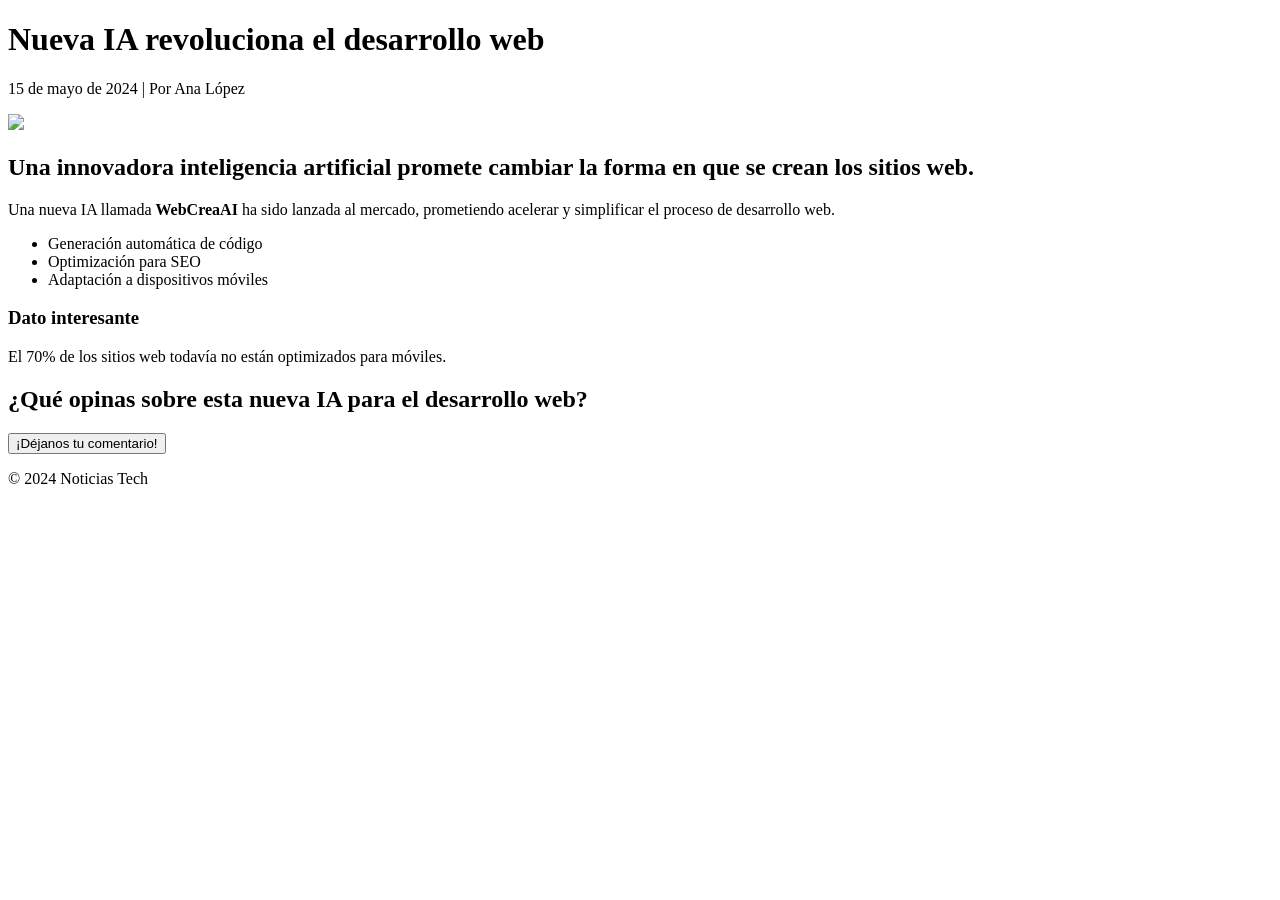
==== index.html @ 51839bd5 "Agrega index.html" ====
<!DOCTYPE html>
<html lang="es">
<head>
  <meta charset="UTF-8">
  <meta name="viewport" content="width=device-width, initial-scale=1.0">
  <title>Nueva IA revoluciona el desarrollo web</title>
</head>
<body>

  <header>
    <h1>Nueva IA revoluciona el desarrollo web</h1>
    <p>15 de mayo de 2024 | Por Ana López</p>
  </header>

  <main>
    
    <section>
      <img src="imagen-ia.jpg" >
    </section>

    <section>
      <h2>Una innovadora inteligencia artificial promete cambiar la forma en que se crean los sitios web.</h2>

      <p>
        Una nueva IA llamada <strong>WebCreaAI</strong> ha sido lanzada al mercado, 
        prometiendo acelerar y simplificar el proceso de desarrollo web.
      </p>

      <ul>
        <li>Generación automática de código</li>
        <li>Optimización para SEO</li>
        <li>Adaptación a dispositivos móviles</li>
      </ul>
    </section>

    <aside>
      <h3>Dato interesante</h3>
      <p>El 70% de los sitios web todavía no están optimizados para móviles.</p>
    </aside>

    <section>
      <h2>¿Qué opinas sobre esta nueva IA para el desarrollo web?</h2>
      <button>¡Déjanos tu comentario!</button>
    </section>

  </main>

  <footer>
    <p>&copy; 2024 Noticias Tech</p>
  </footer>

</body>
</html>
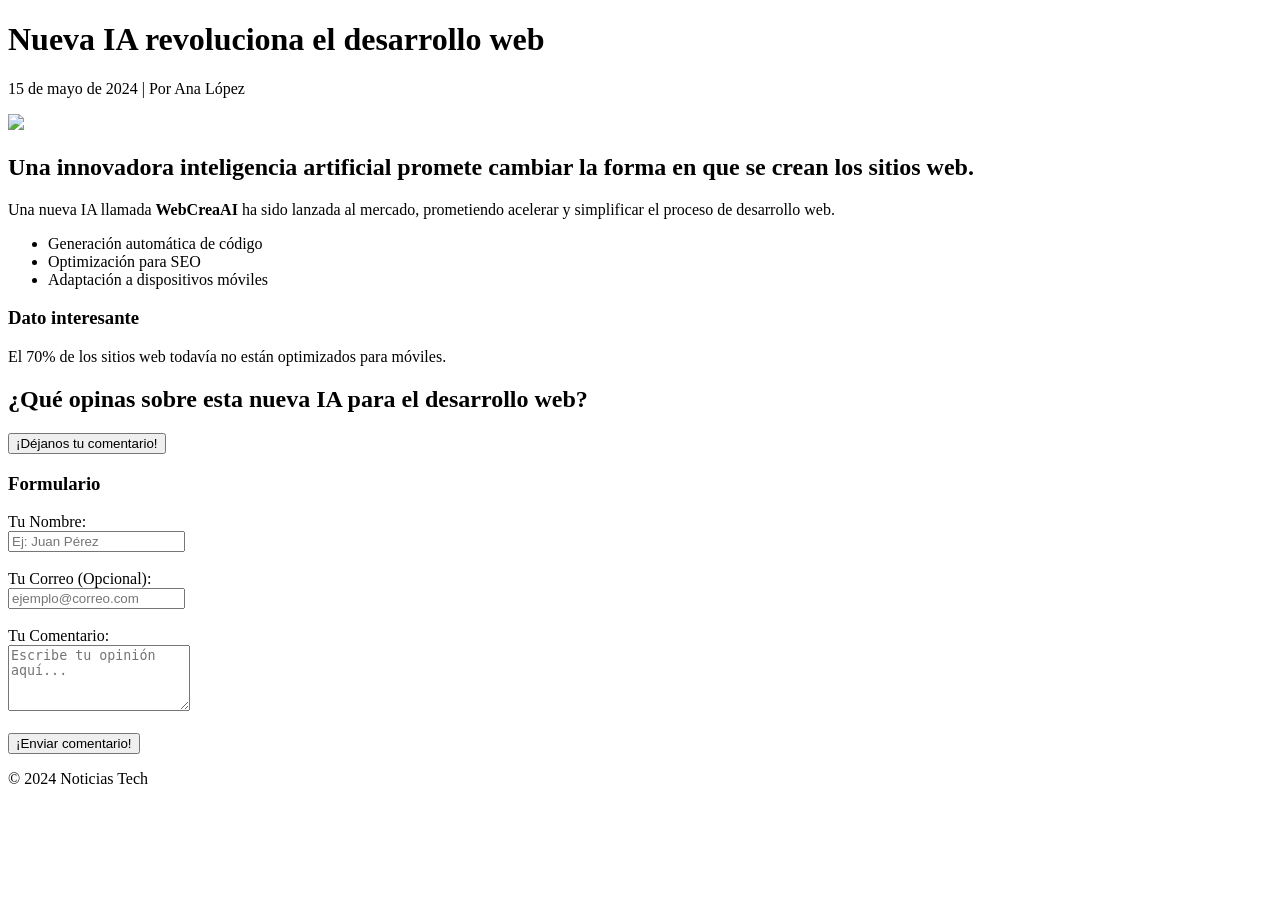
==== commit c2004dfe: "agrego formulario" ====
--- a/index.html
+++ b/index.html
@@ -46,6 +46,29 @@
   </main>
 
   <footer>
+
+    <h3>Formulario</h3>
+     <form action="#" method="POST">
+            <div>
+                <label for="nombre">Tu Nombre:</label><br>
+                <input type="text" id="nombre" name="nombre" required placeholder="Ej: Juan Pérez">
+            </div>
+            <br>
+            <div>
+                <label for="email">Tu Correo (Opcional):</label><br>
+                <input type="email" id="email" name="email" placeholder="ejemplo@correo.com">
+            </div>
+            <br>
+            <div>
+                <label for="comentario">Tu Comentario:</label><br>
+                <textarea id="comentario" name="comentario" rows="4" required placeholder="Escribe tu opinión aquí..."></textarea>
+            </div>
+            <br>
+            <button type="submit">¡Enviar comentario!</button>
+        </form>
+
+
+
     <p>&copy; 2024 Noticias Tech</p>
   </footer>
 
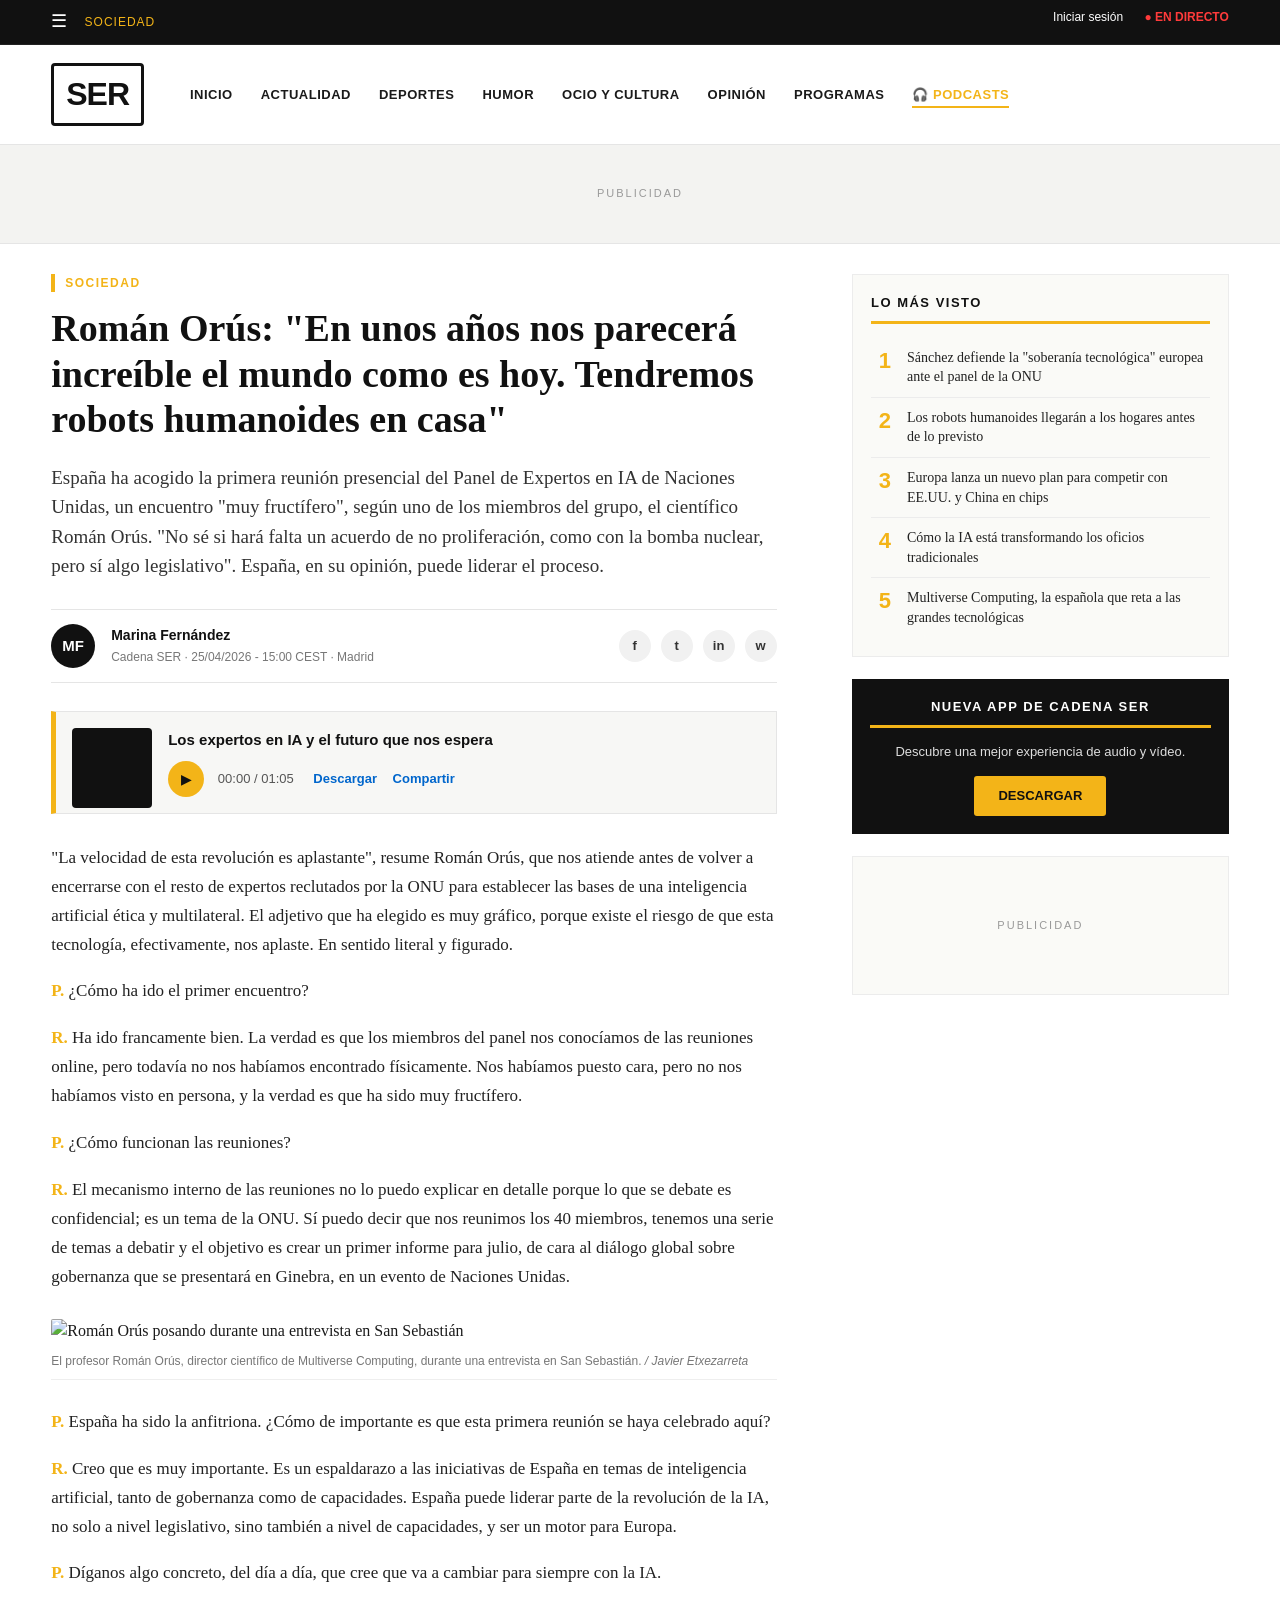
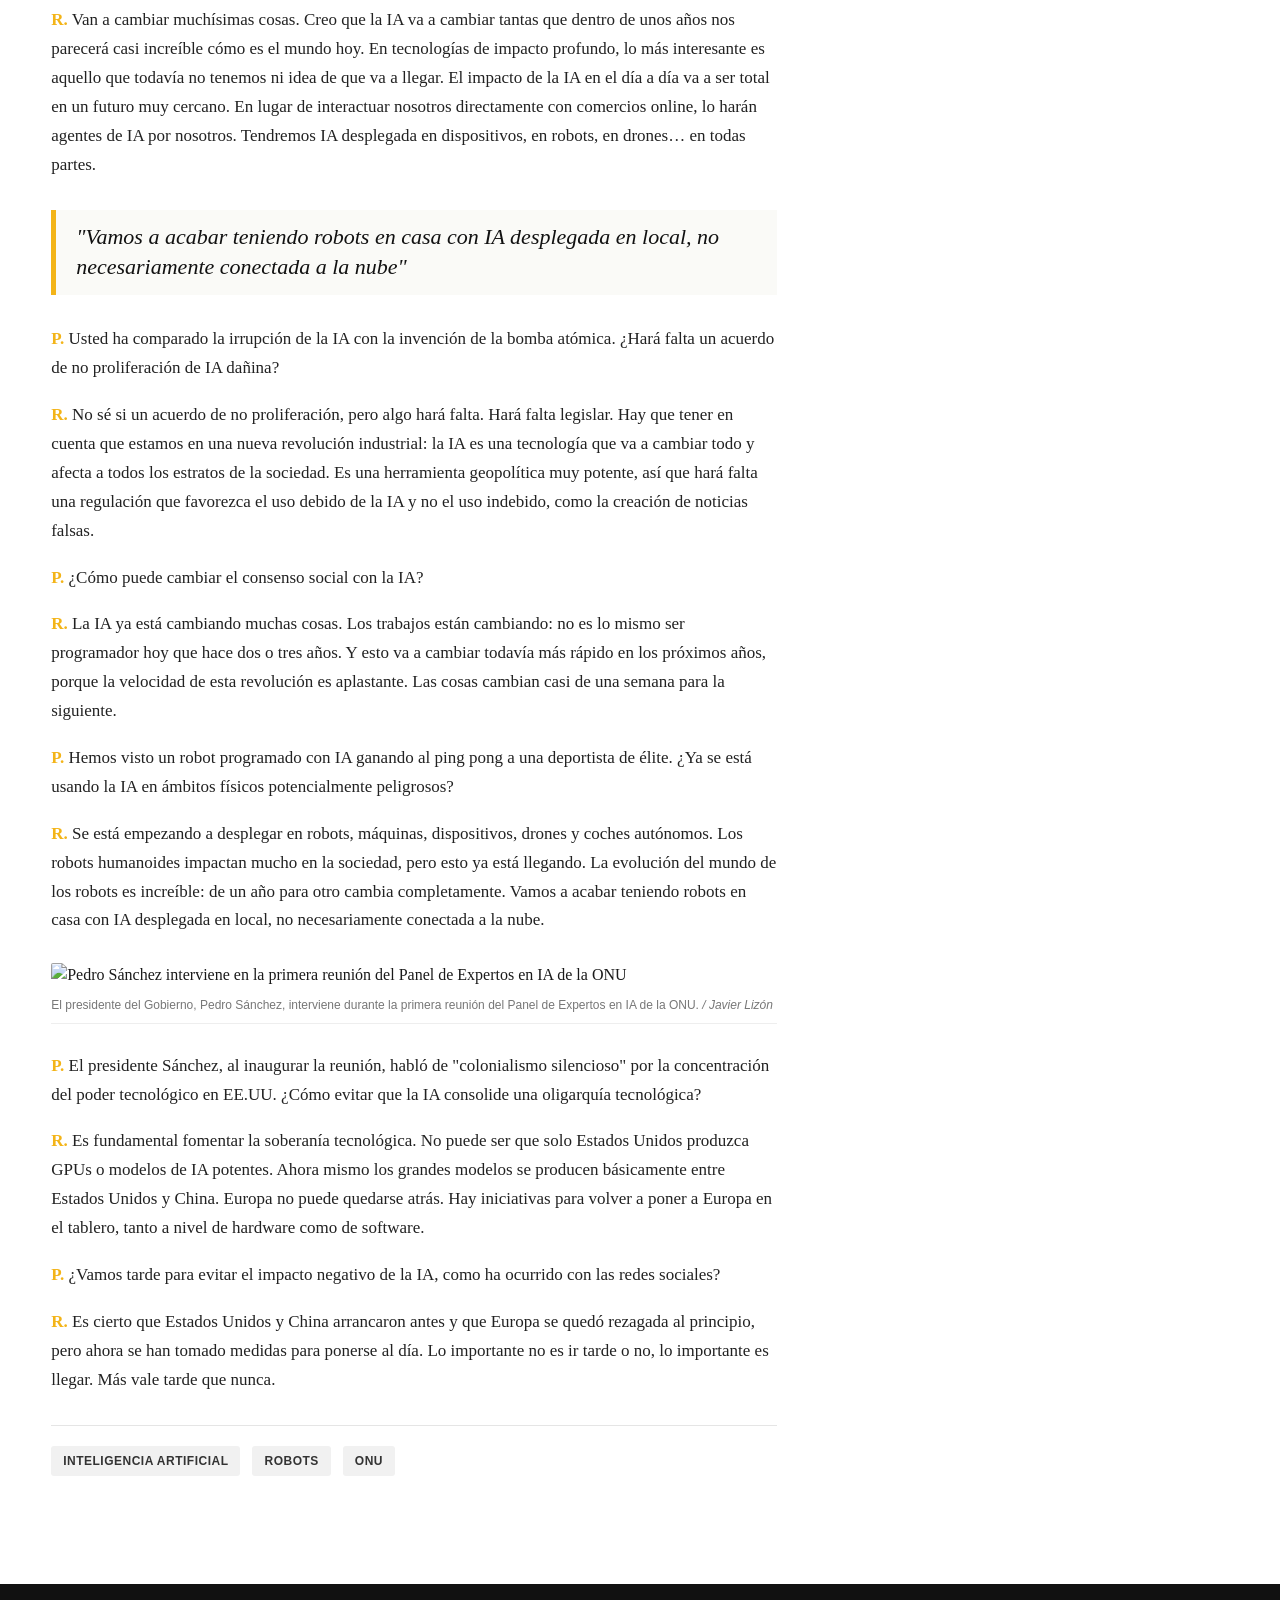
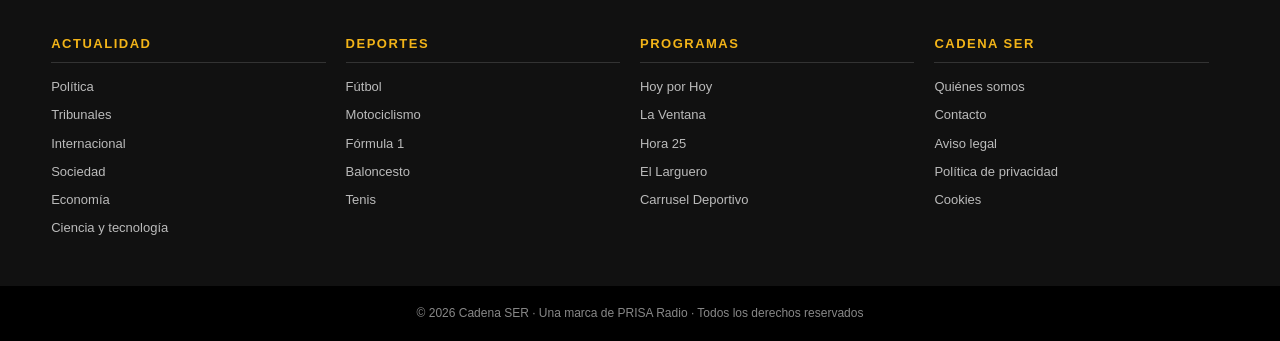
==== commit c44a15d8: "agrego archivos clase 4" ====
--- a/index.html
+++ b/index.html
@@ -1,76 +1,228 @@
 <!DOCTYPE html>
 <html lang="es">
 <head>
-  <meta charset="UTF-8">
-  <meta name="viewport" content="width=device-width, initial-scale=1.0">
-  <title>Nueva IA revoluciona el desarrollo web</title>
+<meta charset="UTF-8">
+<meta name="viewport" content="width=device-width, initial-scale=1.0">
+<title>Román Orús: "En unos años nos parecerá increíble el mundo como es hoy. Tendremos robots humanoides en casa" | Cadena SER</title>
+<meta name="description" content="España ha acogido la primera reunión presencial del Panel de Expertos en IA de Naciones Unidas. Entrevista a Román Orús.">
+<link rel="stylesheet" href="styles.css">
 </head>
 <body>
 
-  <header>
-    <h1>Nueva IA revoluciona el desarrollo web</h1>
-    <p>15 de mayo de 2024 | Por Ana López</p>
-  </header>
-
-  <main>
-    
-    <section>
-      <img src="imagen-ia.jpg" >
-    </section>
-
-    <section>
-      <h2>Una innovadora inteligencia artificial promete cambiar la forma en que se crean los sitios web.</h2>
-
-      <p>
-        Una nueva IA llamada <strong>WebCreaAI</strong> ha sido lanzada al mercado, 
-        prometiendo acelerar y simplificar el proceso de desarrollo web.
-      </p>
-
-      <ul>
-        <li>Generación automática de código</li>
-        <li>Optimización para SEO</li>
-        <li>Adaptación a dispositivos móviles</li>
-      </ul>
-    </section>
-
-    <aside>
-      <h3>Dato interesante</h3>
-      <p>El 70% de los sitios web todavía no están optimizados para móviles.</p>
-    </aside>
-
-    <section>
-      <h2>¿Qué opinas sobre esta nueva IA para el desarrollo web?</h2>
-      <button>¡Déjanos tu comentario!</button>
-    </section>
-
-  </main>
-
-  <footer>
-
-    <h3>Formulario</h3>
-     <form action="#" method="POST">
-            <div>
-                <label for="nombre">Tu Nombre:</label><br>
-                <input type="text" id="nombre" name="nombre" required placeholder="Ej: Juan Pérez">
-            </div>
-            <br>
-            <div>
-                <label for="email">Tu Correo (Opcional):</label><br>
-                <input type="email" id="email" name="email" placeholder="ejemplo@correo.com">
-            </div>
-            <br>
-            <div>
-                <label for="comentario">Tu Comentario:</label><br>
-                <textarea id="comentario" name="comentario" rows="4" required placeholder="Escribe tu opinión aquí..."></textarea>
-            </div>
-            <br>
-            <button type="submit">¡Enviar comentario!</button>
-        </form>
-
-
-
-    <p>&copy; 2024 Noticias Tech</p>
-  </footer>
+<!-- Barra superior -->
+<div class="topbar">
+  <div class="container clearfix">
+    <div class="topbar-left">
+      <a href="#" class="menu-btn">&#9776;</a>
+      <span class="topbar-section">Sociedad</span>
+    </div>
+    <div class="topbar-right">
+      <a href="#" class="topbar-link">Iniciar sesión</a>
+      <a href="#" class="topbar-link live">● EN DIRECTO</a>
+    </div>
+  </div>
+</div>
+
+<!-- Cabecera con logo -->
+<header class="header">
+  <div class="container">
+    <a href="#" class="logo">SER</a>
+    <nav class="main-nav">
+      <ul>
+        <li><a href="#">INICIO</a></li>
+        <li><a href="#">ACTUALIDAD</a></li>
+        <li><a href="#">DEPORTES</a></li>
+        <li><a href="#">HUMOR</a></li>
+        <li><a href="#">OCIO Y CULTURA</a></li>
+        <li><a href="#">OPINIÓN</a></li>
+        <li><a href="#">PROGRAMAS</a></li>
+        <li><a href="#" class="podcasts">🎧 PODCASTS</a></li>
+      </ul>
+    </nav>
+  </div>
+</header>
+
+<!-- Publicidad -->
+<div class="ad-banner">
+  <span>PUBLICIDAD</span>
+</div>
+
+<!-- Contenido principal -->
+<main class="container article-wrapper clearfix">
+
+  <article class="article-main">
+    <p class="breadcrumb"><a href="#">Sociedad</a></p>
+
+    <h1 class="article-title">
+      Román Orús: "En unos años nos parecerá increíble el mundo como es hoy. Tendremos robots humanoides en casa"
+    </h1>
+
+    <p class="article-lede">
+      España ha acogido la primera reunión presencial del Panel de Expertos en IA de Naciones Unidas, un encuentro "muy fructífero", según uno de los miembros del grupo, el científico Román Orús. "No sé si hará falta un acuerdo de no proliferación, como con la bomba nuclear, pero sí algo legislativo". España, en su opinión, puede liderar el proceso.
+    </p>
+
+    <div class="article-meta clearfix">
+      <div class="author-block">
+        <span class="author-avatar">MF</span>
+        <div class="author-info">
+          <a href="#" class="author-name">Marina Fernández</a>
+          <span class="article-date">Cadena SER · 25/04/2026 - 15:00 CEST · Madrid</span>
+        </div>
+      </div>
+      <div class="share-block">
+        <a href="#" class="share-btn">f</a>
+        <a href="#" class="share-btn">t</a>
+        <a href="#" class="share-btn">in</a>
+        <a href="#" class="share-btn">w</a>
+      </div>
+    </div>
+
+    <!-- Bloque audio podcast -->
+    <div class="audio-player">
+      <div class="audio-cover"></div>
+      <div class="audio-info">
+        <p class="audio-title">Los expertos en IA y el futuro que nos espera</p>
+        <div class="audio-controls">
+          <button class="play-btn">▶</button>
+          <span class="audio-time">00:00 / 01:05</span>
+          <a href="#" class="audio-action">Descargar</a>
+          <a href="#" class="audio-action">Compartir</a>
+        </div>
+      </div>
+    </div>
+
+    <!-- Cuerpo del artículo -->
+    <div class="article-body">
+      <p>"La velocidad de esta revolución es aplastante", resume Román Orús, que nos atiende antes de volver a encerrarse con el resto de expertos reclutados por la ONU para establecer las bases de una inteligencia artificial ética y multilateral. El adjetivo que ha elegido es muy gráfico, porque existe el riesgo de que esta tecnología, efectivamente, nos aplaste. En sentido literal y figurado.</p>
+
+      <p><strong>P.</strong> ¿Cómo ha ido el primer encuentro?</p>
+      <p><strong>R.</strong> Ha ido francamente bien. La verdad es que los miembros del panel nos conocíamos de las reuniones online, pero todavía no nos habíamos encontrado físicamente. Nos habíamos puesto cara, pero no nos habíamos visto en persona, y la verdad es que ha sido muy fructífero.</p>
+
+      <p><strong>P.</strong> ¿Cómo funcionan las reuniones?</p>
+      <p><strong>R.</strong> El mecanismo interno de las reuniones no lo puedo explicar en detalle porque lo que se debate es confidencial; es un tema de la ONU. Sí puedo decir que nos reunimos los 40 miembros, tenemos una serie de temas a debatir y el objetivo es crear un primer informe para julio, de cara al diálogo global sobre gobernanza que se presentará en Ginebra, en un evento de Naciones Unidas.</p>
+
+      <figure class="article-figure">
+        <img src="https://cadenaser.com/resizer/v2/E4YW7QFR3FLFRK7ZZQ4PP4EV6Y.jpg?auth=d6681d29e60912326875e3ca03de8a20039a4016e6c728d7671a42608b3184f7&quality=70&width=650&height=487&smart=true" alt="Román Orús posando durante una entrevista en San Sebastián">
+        <figcaption>El profesor Román Orús, director científico de Multiverse Computing, durante una entrevista en San Sebastián. <em>/ Javier Etxezarreta</em></figcaption>
+      </figure>
+
+      <p><strong>P.</strong> España ha sido la anfitriona. ¿Cómo de importante es que esta primera reunión se haya celebrado aquí?</p>
+      <p><strong>R.</strong> Creo que es muy importante. Es un espaldarazo a las iniciativas de España en temas de inteligencia artificial, tanto de gobernanza como de capacidades. España puede liderar parte de la revolución de la IA, no solo a nivel legislativo, sino también a nivel de capacidades, y ser un motor para Europa.</p>
+
+      <p><strong>P.</strong> Díganos algo concreto, del día a día, que cree que va a cambiar para siempre con la IA.</p>
+      <p><strong>R.</strong> Van a cambiar muchísimas cosas. Creo que la IA va a cambiar tantas que dentro de unos años nos parecerá casi increíble cómo es el mundo hoy. En tecnologías de impacto profundo, lo más interesante es aquello que todavía no tenemos ni idea de que va a llegar. El impacto de la IA en el día a día va a ser total en un futuro muy cercano. En lugar de interactuar nosotros directamente con comercios online, lo harán agentes de IA por nosotros. Tendremos IA desplegada en dispositivos, en robots, en drones… en todas partes.</p>
+
+      <blockquote class="article-quote">
+        "Vamos a acabar teniendo robots en casa con IA desplegada en local, no necesariamente conectada a la nube"
+      </blockquote>
+
+      <p><strong>P.</strong> Usted ha comparado la irrupción de la IA con la invención de la bomba atómica. ¿Hará falta un acuerdo de no proliferación de IA dañina?</p>
+      <p><strong>R.</strong> No sé si un acuerdo de no proliferación, pero algo hará falta. Hará falta legislar. Hay que tener en cuenta que estamos en una nueva revolución industrial: la IA es una tecnología que va a cambiar todo y afecta a todos los estratos de la sociedad. Es una herramienta geopolítica muy potente, así que hará falta una regulación que favorezca el uso debido de la IA y no el uso indebido, como la creación de noticias falsas.</p>
+
+      <p><strong>P.</strong> ¿Cómo puede cambiar el consenso social con la IA?</p>
+      <p><strong>R.</strong> La IA ya está cambiando muchas cosas. Los trabajos están cambiando: no es lo mismo ser programador hoy que hace dos o tres años. Y esto va a cambiar todavía más rápido en los próximos años, porque la velocidad de esta revolución es aplastante. Las cosas cambian casi de una semana para la siguiente.</p>
+
+      <p><strong>P.</strong> Hemos visto un robot programado con IA ganando al ping pong a una deportista de élite. ¿Ya se está usando la IA en ámbitos físicos potencialmente peligrosos?</p>
+      <p><strong>R.</strong> Se está empezando a desplegar en robots, máquinas, dispositivos, drones y coches autónomos. Los robots humanoides impactan mucho en la sociedad, pero esto ya está llegando. La evolución del mundo de los robots es increíble: de un año para otro cambia completamente. Vamos a acabar teniendo robots en casa con IA desplegada en local, no necesariamente conectada a la nube.</p>
+
+      <figure class="article-figure">
+        <img src="https://cadenaser.com/resizer/v2/C5OSLU2CHBNBTGC6CP5F63BTSI.jpg?auth=492b85c72ac4166a1b318261fdcb3710fddcb5d5e8f2426ecd438a25d78c0d4b&quality=70&width=650&height=487&smart=true" alt="Pedro Sánchez interviene en la primera reunión del Panel de Expertos en IA de la ONU">
+        <figcaption>El presidente del Gobierno, Pedro Sánchez, interviene durante la primera reunión del Panel de Expertos en IA de la ONU. <em>/ Javier Lizón</em></figcaption>
+      </figure>
+
+      <p><strong>P.</strong> El presidente Sánchez, al inaugurar la reunión, habló de "colonialismo silencioso" por la concentración del poder tecnológico en EE.UU. ¿Cómo evitar que la IA consolide una oligarquía tecnológica?</p>
+      <p><strong>R.</strong> Es fundamental fomentar la soberanía tecnológica. No puede ser que solo Estados Unidos produzca GPUs o modelos de IA potentes. Ahora mismo los grandes modelos se producen básicamente entre Estados Unidos y China. Europa no puede quedarse atrás. Hay iniciativas para volver a poner a Europa en el tablero, tanto a nivel de hardware como de software.</p>
+
+      <p><strong>P.</strong> ¿Vamos tarde para evitar el impacto negativo de la IA, como ha ocurrido con las redes sociales?</p>
+      <p><strong>R.</strong> Es cierto que Estados Unidos y China arrancaron antes y que Europa se quedó rezagada al principio, pero ahora se han tomado medidas para ponerse al día. Lo importante no es ir tarde o no, lo importante es llegar. Más vale tarde que nunca.</p>
+    </div>
+
+    <!-- Tags -->
+    <div class="tags-block">
+      <a href="#" class="tag">Inteligencia artificial</a>
+      <a href="#" class="tag">Robots</a>
+      <a href="#" class="tag">ONU</a>
+    </div>
+
+  </article>
+
+  <!-- Sidebar -->
+  <aside class="article-sidebar">
+    <div class="sidebar-box">
+      <h3 class="sidebar-title">Lo más visto</h3>
+      <ol class="most-read">
+        <li><a href="#">Sánchez defiende la "soberanía tecnológica" europea ante el panel de la ONU</a></li>
+        <li><a href="#">Los robots humanoides llegarán a los hogares antes de lo previsto</a></li>
+        <li><a href="#">Europa lanza un nuevo plan para competir con EE.UU. y China en chips</a></li>
+        <li><a href="#">Cómo la IA está transformando los oficios tradicionales</a></li>
+        <li><a href="#">Multiverse Computing, la española que reta a las grandes tecnológicas</a></li>
+      </ol>
+    </div>
+
+    <div class="sidebar-box app-box">
+      <h3 class="sidebar-title">Nueva app de Cadena SER</h3>
+      <p>Descubre una mejor experiencia de audio y vídeo.</p>
+      <a href="#" class="btn-download">Descargar</a>
+    </div>
+
+    <div class="sidebar-box ad-box">
+      <span>PUBLICIDAD</span>
+    </div>
+  </aside>
+
+</main>
+
+<!-- Footer -->
+<footer class="site-footer">
+  <div class="container clearfix">
+    <div class="footer-col">
+      <h4>Actualidad</h4>
+      <ul>
+        <li><a href="#">Política</a></li>
+        <li><a href="#">Tribunales</a></li>
+        <li><a href="#">Internacional</a></li>
+        <li><a href="#">Sociedad</a></li>
+        <li><a href="#">Economía</a></li>
+        <li><a href="#">Ciencia y tecnología</a></li>
+      </ul>
+    </div>
+    <div class="footer-col">
+      <h4>Deportes</h4>
+      <ul>
+        <li><a href="#">Fútbol</a></li>
+        <li><a href="#">Motociclismo</a></li>
+        <li><a href="#">Fórmula 1</a></li>
+        <li><a href="#">Baloncesto</a></li>
+        <li><a href="#">Tenis</a></li>
+      </ul>
+    </div>
+    <div class="footer-col">
+      <h4>Programas</h4>
+      <ul>
+        <li><a href="#">Hoy por Hoy</a></li>
+        <li><a href="#">La Ventana</a></li>
+        <li><a href="#">Hora 25</a></li>
+        <li><a href="#">El Larguero</a></li>
+        <li><a href="#">Carrusel Deportivo</a></li>
+      </ul>
+    </div>
+    <div class="footer-col">
+      <h4>Cadena SER</h4>
+      <ul>
+        <li><a href="#">Quiénes somos</a></li>
+        <li><a href="#">Contacto</a></li>
+        <li><a href="#">Aviso legal</a></li>
+        <li><a href="#">Política de privacidad</a></li>
+        <li><a href="#">Cookies</a></li>
+      </ul>
+    </div>
+  </div>
+  <div class="footer-bottom">
+    <div class="container">
+      <p>© 2026 Cadena SER · Una marca de PRISA Radio · Todos los derechos reservados</p>
+    </div>
+  </div>
+</footer>
 
 </body>
-</html>+</html>
--- a/styles.css
+++ b/styles.css
@@ -0,0 +1,477 @@
+* {
+  box-sizing: border-box;
+  margin: 0;
+  padding: 0;
+}
+
+html, body {
+  font-family: Georgia, "Times New Roman", serif;
+  background: #ffffff;
+  color: #1a1a1a;
+  line-height: 1.55;
+  font-size: 16px;
+}
+
+a { color: inherit; text-decoration: none; }
+a:hover { color: #f3b418; }
+
+img { max-width: 100%; height: auto; display: block; }
+
+/* Contenedor centrado */
+.container {
+  width: 92%;
+  max-width: 1180px;
+  margin: 0 auto;
+  position: relative;
+}
+
+/* Clearfix para floats */
+.clearfix:after {
+  content: "";
+  display: table;
+  clear: both;
+}
+
+/* ====================== TOPBAR ====================== */
+.topbar {
+  background: #111;
+  color: #fff;
+  font-family: Arial, Helvetica, sans-serif;
+  font-size: 12px;
+  padding: 8px 0;
+  border-bottom: 1px solid #222;
+}
+.topbar-left  { float: left; }
+.topbar-right { float: right; }
+
+.menu-btn {
+  display: inline-block;
+  font-size: 18px;
+  margin-right: 14px;
+  vertical-align: middle;
+  color: #fff;
+}
+
+.topbar-section {
+  text-transform: uppercase;
+  letter-spacing: 1px;
+  color: #f3b418;
+  vertical-align: middle;
+}
+
+.topbar-link {
+  display: inline-block;
+  margin-left: 18px;
+  color: #fff;
+}
+.topbar-link.live {
+  color: #ff3b3b;
+  font-weight: bold;
+}
+
+/* ====================== HEADER ====================== */
+.header {
+  background: #fff;
+  border-bottom: 1px solid #e5e5e5;
+  padding: 18px 0;
+}
+
+.logo {
+  display: inline-block;
+  vertical-align: middle;
+  font-family: Arial, Helvetica, sans-serif;
+  font-weight: 900;
+  font-size: 32px;
+  color: #111;
+  letter-spacing: -1px;
+  border: 3px solid #111;
+  padding: 4px 12px;
+  border-radius: 4px;
+  margin-right: 30px;
+}
+
+.main-nav {
+  display: inline-block;
+  vertical-align: middle;
+}
+.main-nav ul { list-style: none; }
+.main-nav li {
+  display: inline-block;
+  margin: 0 12px;
+  font-family: Arial, Helvetica, sans-serif;
+  font-size: 13px;
+  font-weight: 700;
+  letter-spacing: 0.5px;
+  text-transform: uppercase;
+}
+.main-nav a { color: #1a1a1a; }
+.main-nav a.podcasts {
+  color: #f3b418;
+  border-bottom: 2px solid #f3b418;
+  padding-bottom: 4px;
+}
+
+/* ====================== AD BANNER ====================== */
+.ad-banner {
+  background: #f3f3f1;
+  text-align: center;
+  padding: 40px 0;
+  color: #999;
+  font-family: Arial, Helvetica, sans-serif;
+  font-size: 11px;
+  letter-spacing: 2px;
+  border-bottom: 1px solid #e5e5e5;
+}
+
+/* ====================== ARTICLE WRAPPER ====================== */
+.article-wrapper {
+  padding: 30px 0 60px;
+}
+
+.article-main {
+  float: left;
+  width: 65%;
+  padding-right: 40px;
+}
+
+.article-sidebar {
+  float: right;
+  width: 32%;
+}
+
+/* Breadcrumb */
+.breadcrumb {
+  font-family: Arial, Helvetica, sans-serif;
+  font-size: 12px;
+  font-weight: 700;
+  text-transform: uppercase;
+  letter-spacing: 1.5px;
+  color: #f3b418;
+  margin-bottom: 14px;
+  border-left: 4px solid #f3b418;
+  padding-left: 10px;
+}
+
+/* Título principal */
+.article-title {
+  font-family: Georgia, serif;
+  font-size: 38px;
+  line-height: 1.2;
+  font-weight: 900;
+  color: #111;
+  margin-bottom: 20px;
+}
+
+/* Entradilla */
+.article-lede {
+  font-family: Georgia, serif;
+  font-size: 19px;
+  line-height: 1.55;
+  color: #333;
+  margin-bottom: 28px;
+  font-weight: 400;
+}
+
+/* Meta autor + share */
+.article-meta {
+  border-top: 1px solid #e5e5e5;
+  border-bottom: 1px solid #e5e5e5;
+  padding: 14px 0;
+  margin-bottom: 28px;
+}
+
+.author-block {
+  float: left;
+}
+
+.author-avatar {
+  display: inline-block;
+  vertical-align: middle;
+  width: 44px;
+  height: 44px;
+  border-radius: 50%;
+  background: #111;
+  color: #fff;
+  font-family: Arial, Helvetica, sans-serif;
+  font-weight: 700;
+  font-size: 15px;
+  text-align: center;
+  line-height: 44px;
+  margin-right: 12px;
+}
+
+.author-info {
+  display: inline-block;
+  vertical-align: middle;
+  font-family: Arial, Helvetica, sans-serif;
+}
+.author-name {
+  display: block;
+  font-size: 14px;
+  font-weight: 700;
+  color: #111;
+}
+.article-date {
+  display: block;
+  font-size: 12px;
+  color: #777;
+  margin-top: 2px;
+}
+
+/* Botones de compartir */
+.share-block {
+  float: right;
+  padding-top: 6px;
+}
+.share-btn {
+  display: inline-block;
+  width: 32px;
+  height: 32px;
+  line-height: 32px;
+  text-align: center;
+  border-radius: 50%;
+  background: #f1f1f1;
+  color: #333;
+  font-family: Arial, Helvetica, sans-serif;
+  font-size: 13px;
+  font-weight: 700;
+  margin-left: 6px;
+}
+.share-btn:hover { background: #f3b418; color: #111; }
+
+/* ====================== AUDIO PLAYER ====================== */
+.audio-player {
+  background: #f7f7f5;
+  border: 1px solid #e5e5e5;
+  border-left: 5px solid #f3b418;
+  padding: 16px;
+  margin-bottom: 30px;
+  min-height: 90px;
+}
+.audio-cover {
+  float: left;
+  width: 80px;
+  height: 80px;
+  background: #111 url("https://cadenaser.com/resizer/v2/https%3A%2F%2Fsdmedia.playser.cadenaser.com%2Fplayser%2Fimage%2F20264%2F25%2F1777121066765_1777121141_asset_still.png?auth=fa86f1f6fd167510466ed6f957fd38b57807c1071d857a1b9dd8d4896b69e0c6&quality=70&width=200&height=200&smart=true") center/cover no-repeat;
+  margin-right: 16px;
+  border-radius: 4px;
+}
+.audio-info {
+  overflow: hidden; /* impide que se solape con el float */
+  font-family: Arial, Helvetica, sans-serif;
+}
+.audio-title {
+  font-size: 15px;
+  font-weight: 700;
+  color: #111;
+  margin-bottom: 10px;
+}
+.audio-controls {
+  font-size: 13px;
+  color: #555;
+}
+.play-btn {
+  display: inline-block;
+  vertical-align: middle;
+  width: 36px;
+  height: 36px;
+  border-radius: 50%;
+  background: #f3b418;
+  color: #111;
+  border: none;
+  font-size: 14px;
+  cursor: pointer;
+  margin-right: 10px;
+}
+.audio-time {
+  display: inline-block;
+  vertical-align: middle;
+  margin-right: 16px;
+  color: #555;
+}
+.audio-action {
+  display: inline-block;
+  vertical-align: middle;
+  margin-right: 12px;
+  color: #0066cc;
+  font-weight: 600;
+}
+
+/* ====================== ARTICLE BODY ====================== */
+.article-body p {
+  font-family: Georgia, serif;
+  font-size: 17px;
+  line-height: 1.7;
+  color: #222;
+  margin-bottom: 18px;
+}
+.article-body strong { color: #f3b418; }
+
+.article-figure {
+  margin: 28px 0;
+}
+.article-figure img {
+  width: 100%;
+  border-radius: 2px;
+}
+.article-figure figcaption {
+  font-family: Arial, Helvetica, sans-serif;
+  font-size: 12px;
+  color: #777;
+  padding: 8px 0;
+  border-bottom: 1px solid #eee;
+}
+
+.article-quote {
+  border-left: 5px solid #f3b418;
+  padding: 12px 20px;
+  margin: 30px 0;
+  font-family: Georgia, serif;
+  font-size: 22px;
+  font-style: italic;
+  line-height: 1.4;
+  color: #111;
+  background: #fafaf7;
+}
+
+/* Tags */
+.tags-block {
+  margin-top: 30px;
+  padding-top: 20px;
+  border-top: 1px solid #e5e5e5;
+}
+.tag {
+  display: inline-block;
+  background: #f1f1f1;
+  color: #333;
+  font-family: Arial, Helvetica, sans-serif;
+  font-size: 12px;
+  font-weight: 700;
+  text-transform: uppercase;
+  letter-spacing: 0.5px;
+  padding: 6px 12px;
+  border-radius: 3px;
+  margin-right: 8px;
+  margin-bottom: 8px;
+}
+.tag:hover { background: #f3b418; color: #111; }
+
+/* ====================== SIDEBAR ====================== */
+.sidebar-box {
+  background: #fafaf7;
+  border: 1px solid #ececec;
+  padding: 18px;
+  margin-bottom: 22px;
+}
+.sidebar-title {
+  font-family: Arial, Helvetica, sans-serif;
+  font-size: 13px;
+  font-weight: 800;
+  text-transform: uppercase;
+  letter-spacing: 1.5px;
+  color: #111;
+  border-bottom: 3px solid #f3b418;
+  padding-bottom: 8px;
+  margin-bottom: 14px;
+}
+
+.most-read {
+  list-style: none;
+  counter-reset: item;
+}
+.most-read li {
+  counter-increment: item;
+  padding: 10px 0 10px 36px;
+  border-bottom: 1px solid #ececec;
+  position: relative;
+  font-family: Georgia, serif;
+  font-size: 14px;
+  line-height: 1.4;
+}
+.most-read li:last-child { border-bottom: none; }
+.most-read li:before {
+  content: counter(item);
+  position: absolute;
+  left: 0;
+  top: 8px;
+  font-family: Arial, Helvetica, sans-serif;
+  font-size: 22px;
+  font-weight: 900;
+  color: #f3b418;
+  width: 28px;
+  text-align: center;
+}
+.most-read a { color: #222; }
+.most-read a:hover { color: #f3b418; }
+
+.app-box {
+  background: #111;
+  color: #fff;
+  border: none;
+  text-align: center;
+}
+.app-box .sidebar-title { color: #fff; }
+.app-box p {
+  font-family: Arial, Helvetica, sans-serif;
+  font-size: 13px;
+  margin-bottom: 14px;
+  color: #ddd;
+}
+.btn-download {
+  display: inline-block;
+  background: #f3b418;
+  color: #111;
+  font-family: Arial, Helvetica, sans-serif;
+  font-weight: 700;
+  font-size: 13px;
+  text-transform: uppercase;
+  padding: 10px 24px;
+  border-radius: 3px;
+}
+
+.ad-box {
+  text-align: center;
+  padding: 60px 18px;
+  color: #999;
+  font-family: Arial, Helvetica, sans-serif;
+  font-size: 11px;
+  letter-spacing: 2px;
+}
+
+/* ====================== FOOTER ====================== */
+.site-footer {
+  background: #111;
+  color: #ddd;
+  padding: 50px 0 0;
+  font-family: Arial, Helvetica, sans-serif;
+  margin-top: 40px;
+}
+
+.footer-col {
+  float: left;
+  width: 25%;
+  padding-right: 20px;
+}
+.footer-col h4 {
+  font-size: 13px;
+  text-transform: uppercase;
+  letter-spacing: 1.5px;
+  color: #f3b418;
+  margin-bottom: 14px;
+  padding-bottom: 8px;
+  border-bottom: 1px solid #333;
+}
+.footer-col ul { list-style: none; }
+.footer-col li { margin-bottom: 8px; font-size: 13px; }
+.footer-col a { color: #bbb; }
+.footer-col a:hover { color: #fff; }
+
+.footer-bottom {
+  margin-top: 40px;
+  padding: 18px 0;
+  background: #000;
+  text-align: center;
+  font-size: 12px;
+  color: #888;
+}
+
